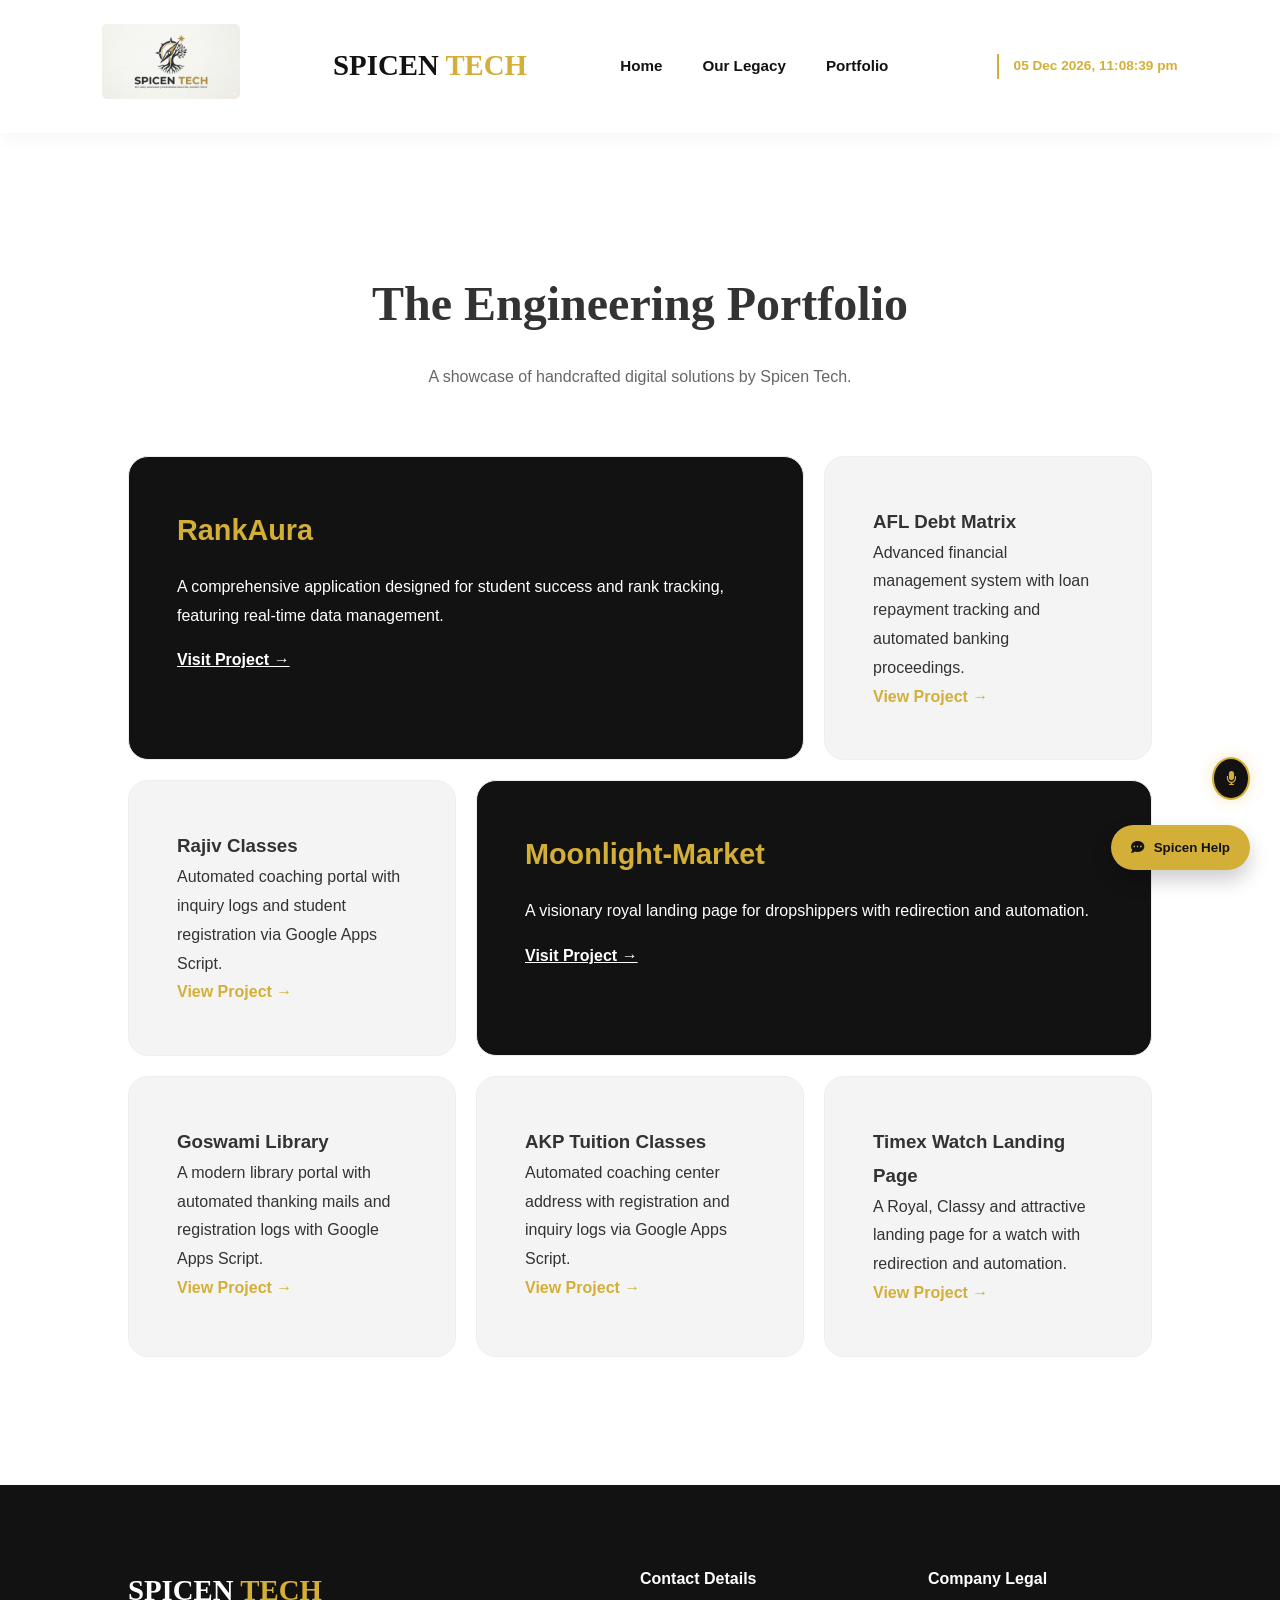
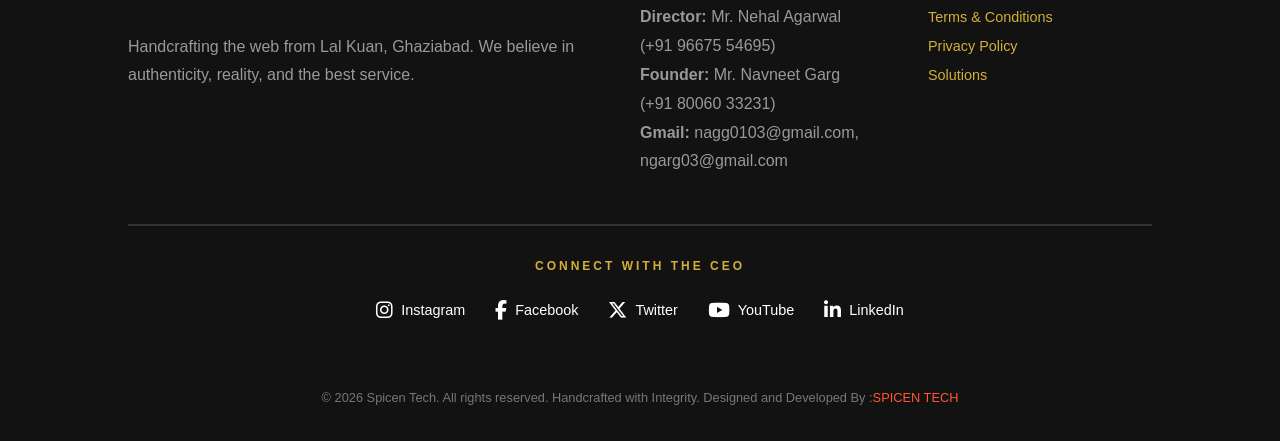
==== portfolio.html @ 5daf108c "Add files via upload ..." ====
<!DOCTYPE html>
<html lang="en">
<head>
    <meta charset="UTF-8">
    <title>Portfolio | Spicen Tech</title>
    <link rel="stylesheet" href="style.css">
	
	<link rel="stylesheet" href="https://cdnjs.cloudflare.com/ajax/libs/font-awesome/6.5.1/css/all.min.css">	
	<meta name="viewport" content="width=device-width, initial-scale=1.0">

	<!-- SEO Meta Tags -->
<meta name="description" content="Spicen Tech: Engineering Realities in Ghaziabad. High-performance web development and fintech solutions by Nehal Agarwal. Built on trust and precision.">
<meta name="keywords" content="Web Development Ghaziabad, Fintech Solutions, Nehal Agarwal, Spicen Tech, IT Services Indirapuram, Computer Science Engineering, Ajivika Finance LTD website">
<meta name="author" content="Nehal Agarwal">

<!-- Open Graph (For Social Media sharing) -->
<meta property="og:title" content="Spicen Tech | Engineering Realities">
<meta property="og:description" content="Professional web and fintech solutions in Uttar Pradesh. Founded by Nehal Agarwal.">
<meta property="og:image" content="logo.png">
<meta property="og:url" content="https://yourdomain.com">
</head>
<body>
    <nav class="navbar">
	<a href="index.html">
    <img src="logo.png" alt="Spicen Tech Logo - Web Development and Fintech Solutions in Ghaziabad" style="height: 75px; width: auto; border-radius: 5px;"></a>
    <div class="logo">SPICEN <span>TECH</span></div>
    
    <ul class="nav-links">
        <li><a href="index.html">Home</a></li>
        <li><a href="about.html">Our Legacy</a></li>
        <li><a href="portfolio.html">Portfolio</a></li>
    </ul>

    <!-- Professional Live Clock -->
    <div id="live-clock" style="font-family: 'Inter', sans-serif; font-size: 0.85rem; font-weight: 600; color: var(--accent); border-left: 2px solid var(--accent); padding-left: 15px; margin-left: 15px; min-width: 180px; text-align: right;">
        Loading...
    </div>
	<!-- Spicen Tech VUI Control -->
<div id="vui-control" style="position: fixed; bottom: 100px; right: 30px; z-index: 1000;">
    <button id="vui-btn" style="background: var(--primary); color: var(--accent); border: 2px solid var(--accent); padding: 12px; border-radius: 50%; cursor: pointer; box-shadow: 0 0 15px rgba(212, 175, 55, 0.3); transition: 0.3s;" title="Enable Voice Navigation">
        <i class="fas fa-microphone" id="vui-icon"></i>
    </button>
    <div id="vui-status" style="display: none; position: absolute; right: 50px; bottom: 10px; background: var(--primary); color: var(--accent); padding: 5px 15px; border-radius: 20px; font-size: 0.7rem; white-space: nowrap; border: 1px solid var(--accent);">
        LISTENING: "Go to About", "Open Chat"...
    </div>
</div>
</nav>

    <section>
        <h2 class="section-title">The Engineering Portfolio</h2>
        <p style="text-align: center; margin-top: -2rem; margin-bottom: 4rem; color: #666;">A showcase of handcrafted digital solutions by Spicen Tech.</p>
        
        <div class="bento-grid">
            <!-- Project 1: Featured (Large Card) -->
            <div class="bento-card featured">
                <h3 style="color: var(--accent); font-size: 1.8rem;">RankAura</h3>
                <p style="margin: 1rem 0;">A comprehensive application designed for student success and rank tracking, featuring real-time data management.</p>
                <a href="https://script.google.com/macros/s/AKfycbwSZguBj1z6Hu7CYjrzehbFcE1XCBKd5VJJX_qFFOBD9wg7YxeSaoQkAEWXkxrI8iw/exec" target="_blank" style="color: #fff; font-weight: bold; text-decoration: underline;">Visit Project →</a>
            </div>

            <!-- Project 2 -->
            <div class="bento-card">
                <h3>AFL Debt Matrix</h3>
                <p>Advanced financial management system with loan repayment tracking and automated banking proceedings.</p>
                <a href="https://spicentech.github.io/afl/" target="_blank" style="color: var(--accent); font-weight: bold; text-decoration: none;">View Project →</a>
            </div>

            <!-- Project 3 -->
            <div class="bento-card">
                <h3>Rajiv Classes</h3>
                <p>Automated coaching portal with inquiry logs and student registration via Google Apps Script.</p>
                <a href="https://spicentech.github.io/rajivclasses/" target="_blank" style="color: var(--accent); font-weight: bold; text-decoration: none;">View Project →</a>
            </div>

            <!-- Project 4: Featured (Large Card) -->
            <div class="bento-card featured">
                <h3 style="color: var(--accent); font-size: 1.8rem;">Moonlight-Market</h3>
                <p style="margin: 1rem 0;">A visionary royal landing page for dropshippers with redirection and automation.</p>
                <a href="https://spicentech.github.io/moonlight-market/" target="_blank" style="color: #fff; font-weight: bold; text-decoration: underline;">Visit Project →</a>
            </div>

            <!-- Project 5 -->
            <div class="bento-card">
                <h3>Goswami Library</h3>
                <p>A modern library portal with automated thanking mails and registration logs with Google Apps Script.</p>
                <a href="https://spicentech.github.io/goswamilibrary/" target="_blank" style="color: var(--accent); font-weight: bold; text-decoration: none;">View Project →</a>
            </div>
			
			<!-- Project 6 -->
            <div class="bento-card">
                <h3>AKP Tuition Classes</h3>
                <p>Automated coaching center address with registration and inquiry logs via Google Apps Script.</p>
                <a href="https://spicentech.github.io/akpclasses/" target="_blank" style="color: var(--accent); font-weight: bold; text-decoration: none;">View Project →</a>
            </div>
			
			<!-- Project 7 -->
            <div class="bento-card">
                <h3>Timex Watch Landing Page</h3>
                <p>A Royal, Classy and attractive landing page for a watch with redirection and automation.</p>
                <a href="https://spicentech.github.io/timexwatch/" target="_blank" style="color: var(--accent); font-weight: bold; text-decoration: none;">View Project →</a>
            </div>
        </div>
    </section>
    <!-- Footer same as index.html -->
	<footer>
        <div class="footer-top">
            <div>
                <h2 class="logo" style="color: white;">SPICEN <span>TECH</span></h2>
                <p style="color: #999; margin-top: 1rem;">Handcrafting the web from Lal Kuan, Ghaziabad. We believe in authenticity, reality, and the best service.</p>
            </div>
            <div>
                <h4>Contact Details</h4>
                <p style="color: #999; margin-top: 10px;">
                    <strong>Director:</strong> Mr. Nehal Agarwal (+91 96675 54695)<br>
                    <strong>Founder:</strong> Mr. Navneet Garg (+91 80060 33231)<br>
					<strong>Gmail:</strong> nagg0103@gmail.com, ngarg03@gmail.com<br>
                </p>
            </div>
            <div>
                <h4>Company Legal</h4>
                <ul style="list-style: none; margin-top: 10px;">
                    <li><a href="terms.html" style="color: var(--accent); text-decoration: none; font-size: 0.9rem;">Terms & Conditions</a></li>
                    <li><a href="privacy.html" style="color: var(--accent); text-decoration: none; font-size: 0.9rem;">Privacy Policy</a></li>
					<li><a href="solutions.html" style="color: var(--accent); text-decoration: none; font-size: 0.9rem;">Solutions</a></li>
                </ul>
            </div>
        </div>
		<!-- Spicen Tech Social Connectivity with Logos -->
<div class="footer-socials" style="margin-bottom: 30px; border-top: 1px solid #333; padding-top: 30px;">
    <p style="color: var(--accent); font-size: 0.75rem; letter-spacing: 3px; font-weight: bold; margin-bottom: 20px; text-transform: uppercase; text-align: center">
        Connect with the CEO
    </p>
    <div style="display: flex; justify-content: center; gap: 30px; flex-wrap: wrap;">
        
        <!-- Instagram -->
        <a href="YOUR_INSTAGRAM_URL" style="color: #fff; text-decoration: none; display: flex; align-items: center; gap: 8px; font-size: 0.9rem; transition: 0.3s;" onmouseover="this.style.color='var(--accent)'" onmouseout="this.style.color='#fff'">
            <i class="fab fa-instagram" style="font-size: 1.2rem;"></i> Instagram
        </a>

        <!-- Facebook -->
        <a href="YOUR_FACEBOOK_URL" style="color: #fff; text-decoration: none; display: flex; align-items: center; gap: 8px; font-size: 0.9rem; transition: 0.3s;" onmouseover="this.style.color='var(--accent)'" onmouseout="this.style.color='#fff'">
            <i class="fab fa-facebook-f" style="font-size: 1.2rem;"></i> Facebook
        </a>

        <!-- Twitter (X) -->
        <a href="YOUR_TWITTER_URL" style="color: #fff; text-decoration: none; display: flex; align-items: center; gap: 8px; font-size: 0.9rem; transition: 0.3s;" onmouseover="this.style.color='var(--accent)'" onmouseout="this.style.color='#fff'">
		<i class="fab fa-x-twitter" style="font-size: 1.2rem;"></i> Twitter
		</a>

        <!-- YouTube -->
        <a href="YOUR_YOUTUBE_URL" style="color: #fff; text-decoration: none; display: flex; align-items: center; gap: 8px; font-size: 0.9rem; transition: 0.3s;" onmouseover="this.style.color='var(--accent)'" onmouseout="this.style.color='#fff'">
            <i class="fab fa-youtube" style="font-size: 1.2rem;"></i> YouTube
        </a>

        <!-- LinkedIn -->
        <a href="YOUR_LINKEDIN_URL" style="color: #fff; text-decoration: none; display: flex; align-items: center; gap: 8px; font-size: 0.9rem; transition: 0.3s;" onmouseover="this.style.color='var(--accent)'" onmouseout="this.style.color='#fff'">
            <i class="fab fa-linkedin-in" style="font-size: 1.2rem;"></i> LinkedIn
        </a>

    </div>
</div>
        <div class="footer-bottom">
            &copy; 2026 Spicen Tech. All rights reserved. Handcrafted with Integrity. Designed and Developed By :<a href="https://spicentech.github.io/spicentech/" style="text-decoration: none; color: #ff5733">SPICEN TECH</a>
        </div>
    </footer>
	<!-- Spicen Tech Help Chatbot -->
<div id="chat-widget" style="position: fixed; bottom: 30px; right: 30px; z-index: 1000; font-family: sans-serif;">
    <!-- Chat Button -->
    <button id="chat-btn" style="background: var(--accent); color: var(--primary); border: none; padding: 15px 20px; border-radius: 50px; cursor: pointer; box-shadow: 0 10px 20px rgba(0,0,0,0.2); font-weight: bold; display: flex; align-items: center; gap: 10px;">
        <i class="fas fa-comment-dots"></i> Spicen Help
    </button>

    <!-- Chat Box (Hidden by default) -->
    <div id="chat-box" style="display: none; width: 320px; height: 450px; background: white; border-radius: 15px; box-shadow: 0 15px 40px rgba(0,0,0,0.3); overflow: hidden; border-top: 5px solid var(--accent); position: absolute; bottom: 70px; right: 0;">
        <div style="background: var(--primary); color: white; padding: 15px; font-weight: bold;">
            Spicen Tech Virtual Assistant
        </div>
        <div id="chat-messages" style="height: 330px; padding: 15px; overflow-y: auto; font-size: 0.9rem; color: #333; background: #f9f9f9;">
            <div style="margin-bottom: 10px; background: #eee; padding: 10px; border-radius: 10px;">
                Hello! I am the Spicen Tech bot. How can I help you today with our <strong>Engineering Realities</strong> or <strong>Fintech</strong> solutions?
            </div>
        </div>
        <div style="border-top: 1px solid #eee; display: flex; padding: 10px;">
            <input type="text" id="chat-input" placeholder="Type a message..." style="flex: 1; border: 1px solid #ddd; padding: 8px; border-radius: 5px; outline: none;">
            <button id="send-chat" style="background: var(--primary); color: white; border: none; padding: 0 15px; margin-left: 5px; border-radius: 5px; cursor: pointer;">
                <i class="fas fa-paper-plane"></i>
            </button>
        </div>
    </div>
</div>

	<script>
		function updateClock() {
        const now = new Date();
        const options = { 
            day: '2-digit', 
            month: 'short', 
            year: 'numeric', 
            hour: '2-digit', 
            minute: '2-digit', 
            second: '2-digit',
            hour12: true 
        };
        document.getElementById('live-clock').innerText = now.toLocaleString('en-IN', options);
    }
    setInterval(updateClock, 1000);
    updateClock(); // Initial call
	
	function acceptCookies() {
    const banner = document.getElementById('cookie-banner');
    
    // Add the "going" animation class
    banner.classList.add('cookie-hide');

    // Wait for the animation to finish (500ms) before saving to storage
    setTimeout(() => {
        localStorage.setItem('spicen_cookies_accepted', 'true');
        banner.style.display = 'none';
    }, 500);
}

window.onload = function() {
    if (!localStorage.getItem('spicen_cookies_accepted')) {
        const banner = document.getElementById('cookie-banner');
        banner.classList.add('cookie-show');
    }
    // Ensure your clock still runs
    if (typeof updateClock === "function") {
        updateClock();
        setInterval(updateClock, 1000);
    }
};

// Get all necessary elements
const chatBtn = document.getElementById('chat-btn');
const chatBox = document.getElementById('chat-box');
const sendBtn = document.getElementById('send-chat');
const chatInput = document.getElementById('chat-input');
const chatMessages = document.getElementById('chat-messages');

// 1. Toggle Chat Window
chatBtn.onclick = function() {
    if (chatBox.style.display === 'none' || chatBox.style.display === '') {
        chatBox.style.display = 'block';
    } else {
        chatBox.style.display = 'none';
    }
};

// 2. Logic for Bot Responses
function getBotResponse(input) {
    const userText = input.toLowerCase();
    
    if (userText.includes("hello") || userText.includes("hi")) {
        return "Hello! I am the Spicen Tech Assistant. How can I help you today?";
    }
    if (userText.includes("rank") || userText.includes("air")) {
        return "Our CEO, Nehal Agarwal, achieved a prestigious AIR 291 in JEE Mains 2026. We apply that same elite engineering mindset to every project.";
    }
    if (userText.includes("service") || userText.includes("work")) {
        return "We specialize in Fintech solutions, Web Development, and Legal-Tech applications inspired by our legacy at Ajivika Finance LTD.";
    }
    if (userText.includes("location") || userText.includes("ghaziabad")) {
        return "We are based in Ghaziabad, UP, serving clients locally in Indirapuram and Raj Nagar, as well as globally.";
    }
    if (userText.includes("contact") || userText.includes("hire")) {
        return "You can reach us via the contact form on this page! All inquiries are saved directly to our official database.";
    }
    
    return "That's a great question! For a detailed technical answer, please use our contact form to speak directly with Nehal Agarwal.";
}

// 3. Function to Append Messages
function appendMessage(sender, text) {
    const msgWrapper = document.createElement('div');
    msgWrapper.style.margin = "10px 0";
    msgWrapper.style.textAlign = sender === 'user' ? 'right' : 'left';

    const msgBubble = document.createElement('span');
    msgBubble.style.padding = "8px 12px";
    msgBubble.style.borderRadius = "15px";
    msgBubble.style.display = "inline-block";
    msgBubble.style.maxWidth = "80%";
    msgBubble.style.fontSize = "0.85rem";
    
    if (sender === 'user') {
        msgBubble.style.background = "var(--accent)";
        msgBubble.style.color = "var(--primary)";
    } else {
        msgBubble.style.background = "#e9e9e9";
        msgBubble.style.color = "#333";
    }

    msgBubble.innerText = text;
    msgWrapper.appendChild(msgBubble);
    chatMessages.appendChild(msgWrapper);
    
    // Auto-scroll to bottom
    chatMessages.scrollTop = chatMessages.scrollHeight;
}

// 4. Send Action
function handleSend() {
    const message = chatInput.value.trim();
    if (message !== "") {
        appendMessage('user', message);
        chatInput.value = "";
        
        // Show "typing" delay for realism
        setTimeout(() => {
            const response = getBotResponse(message);
            appendMessage('bot', response);
        }, 800);
    }
}

// Event Listeners
sendBtn.onclick = handleSend;
chatInput.onkeypress = function(e) {
    if (e.key === 'Enter') handleSend();
};

window.addEventListener('load', () => {
    // Get precision timing data
    const [entry] = performance.getEntriesByType("navigation");
    const loadTime = entry ? (entry.duration / 1000).toFixed(2) : (performance.now() / 1000).toFixed(2);
    
    const speedText = document.getElementById('speed-value');
    const speedBar = document.getElementById('speed-bar');
    const statusText = document.getElementById('performance-status');

    // Smooth update to match Spicen Tech branding
    setTimeout(() => {
        speedText.innerText = loadTime + "s";
        speedBar.style.width = "100%";
        statusText.style.color = "var(--accent)";
        statusText.innerText = "● SYSTEM OPTIMIZED | CALCULATION COMPLETE";
    }, 800);
});


// --- Updated VUI Logic for Spicen Tech ---
const vuiBtn = document.getElementById('vui-btn');
const vuiIcon = document.getElementById('vui-icon');
const vuiStatus = document.getElementById('vui-status');

const SpeechRecognition = window.SpeechRecognition || window.webkitSpeechRecognition;

if (SpeechRecognition) {
    const recognition = new SpeechRecognition();
    recognition.continuous = false;
    recognition.interimResults = false; // Only final results to avoid errors
    recognition.lang = 'en-IN'; // Set to Indian English for local Ghaziabad/Delhi accents

    vuiBtn.onclick = () => {
        try {
            recognition.start();
            vuiStatus.style.display = 'block';
            vuiStatus.innerText = "Listening for: 'Home', 'About', 'Services'...";
            vuiIcon.className = "fas fa-circle-notch fa-spin"; // Shows it is working
        } catch (e) {
            console.log("Recognition already started");
        }
    };

    recognition.onresult = (event) => {
    // Get the recognized text and clean it up
    const command = event.results[0][0].transcript.toLowerCase().trim();
    vuiStatus.innerText = `Interpreted: "${command}"`;

    // 1. Home / Index Command
    if (/\b(home|index|main|start)\b/.test(command)) {
        window.location.href = 'index.html';
    } 
    // 2. About Command
    else if (/\b(about|who|father|nehal|legacy)\b/.test(command)) {
        window.location.href = 'about.html';
    } 
    // 3. Services Command
    else if (/\b(solution|solve|professional|retail|startup|mvp)\b/.test(command)) {
        window.location.href = 'solutions.html';
    } 
	// 4. Portfolio Command
    else if (/\b(portfolio|achievments|tasks)\b/.test(command)) {
        window.location.href = 'portfolio.html';
    } 
    // 5. Chat / Help Command
    else if (/\b(chat|help|support|bot|assistant)\b/.test(command)) {
        const chatBox = document.getElementById('chat-box');
        if (chatBox) {
            chatBox.style.display = 'block';
            // Optional: have the bot say hello when opened via voice
            appendMessage('bot', "Voice command recognized. How can Spicen Tech help you?");
        }
    }

    stopVUI();
};

    // Reset UI when listening stops
    recognition.onspeechend = () => { 
        recognition.stop();
        resetVUI();
    };

    recognition.onerror = (event) => {
        console.error("VUI Error: ", event.error);
        vuiStatus.innerText = "Error: " + event.error;
        resetVUI();
    };

    function resetVUI() {
        setTimeout(() => {
            vuiStatus.style.display = 'none';
            vuiIcon.className = "fas fa-microphone";
        }, 2500);
    }
}

	</script>
</body>
</html>
---- style.css ----
:root {
    --primary: #121212;
    --accent: #d4af37;
    --gold-gradient: linear-gradient(135deg, #d4af37 0%, #f1d592 100%);
    --bg: #ffffff;
    --text: #333;
    --light-gray: #f4f4f4;
}


* { margin: 0; padding: 0; box-sizing: border-box; scroll-behavior: smooth; }

body { font-family: 'Inter', sans-serif; color: var(--text); line-height: 1.8; overflow-x: hidden; }

/* Navigation */
.navbar {
    display: flex; justify-content: space-between; align-items: center;
    padding: 1.5rem 8%; background: rgba(255,255,255,0.95);
    position: sticky; top: 0; z-index: 1000; box-shadow: 0 2px 20px rgba(0,0,0,0.05);
}
.logo { font-family: 'Playfair Display', serif; font-size: 1.8rem; font-weight: 700; color: var(--primary); }
.logo span { color: var(--accent); }

.nav-links { display: flex; list-style: none; gap: 2.5rem; }
.nav-links a { text-decoration: none; color: var(--primary); font-weight: 600; font-size: 0.95rem; transition: 0.3s; }
.nav-links a:hover, .nav-links a.active { color: var(--accent); }

/* Hero Sections */
.hero {
    height: 90vh; display: flex; align-items: center; justify-content: center;
    background: linear-gradient(rgba(0,0,0,0.7), rgba(0,0,0,0.7)), url('https://images.unsplash.com/photo-1497215728101-856f4ea42174?auto=format&fit=crop&w=1600');
    background-size: cover; background-attachment: fixed; color: white; text-align: center; padding: 0 10%;
}
.hero h1 { font-family: 'Playfair Display', serif; font-size: 4.5rem; line-height: 1.1; margin-bottom: 1.5rem; }
.hero span { background: var(--gold-gradient); -webkit-background-clip: text; -webkit-text-fill-color: transparent; }

/* Sections */
section { padding: 8rem 10%; }
.section-title { font-family: 'Playfair Display', serif; font-size: 3rem; margin-bottom: 3rem; text-align: center; }

/* Bento Grid */
.bento-grid { display: grid; grid-template-columns: repeat(3, 1fr); gap: 20px; grid-auto-rows: minmax(250px, auto); }
.bento-card { background: var(--light-gray); padding: 3rem; border-radius: 20px; transition: 0.4s; border: 1px solid #eee; }
.bento-card:hover { transform: translateY(-10px); box-shadow: 0 20px 40px rgba(0,0,0,0.1); }
.featured { grid-column: span 2; background: var(--primary); color: white; }

/* Footer */
footer { background: var(--primary); color: white; padding: 5rem 10% 2rem; }
.footer-top { display: grid; grid-template-columns: 2fr 1fr 1fr; gap: 4rem; border-bottom: 1px solid #333; padding-bottom: 3rem; }
.footer-bottom { text-align: center; padding-top: 2rem; font-size: 0.8rem; color: #777; }

.btn { padding: 1rem 2.5rem; border-radius: 50px; text-decoration: none; font-weight: 700; transition: 0.3s; display: inline-block; }
.btn-gold { background: var(--gold-gradient); color: #000; }
.btn-outline { border: 2px solid #fff; color: #fff; margin-left: 1rem; }

@media (max-width: 768px) {
    .hero h1 { font-size: 2.5rem; }
    .bento-grid { grid-template-columns: 1fr; }
    .footer-top { grid-template-columns: 1fr; }
}
@media (max-width: 768px) {
    #live-clock {
        display: none; /* Hides the clock on small phones to prevent crowding the logo */
    }
}
/* Animation for the Cookie Banner */
@keyframes slideUpFade {
    from {
        opacity: 0;
        transform: translate(-50%, 40px); /* Starts lower */
    }
    to {
        opacity: 1;
        transform: translate(-50%, 0); /* Slides to original position */
    }
}

@keyframes slideDownFade {
    from {
        opacity: 1;
        transform: translate(-50%, 0);
    }
    to {
        opacity: 0;
        transform: translate(-50%, 40px);
    }
}

.cookie-show {
    display: flex !important;
    animation: slideUpFade 0.6s ease-out forwards;
}

.cookie-hide {
    animation: slideDownFade 0.5s ease-in forwards;
}
.logo-link:hover img {
    transform: scale(1.05); /* Subtle zoom effect */
}

.logo-link:active img {
    transform: scale(0.98); /* Slight click-down effect */
}
* {
    box-sizing: border-box; /* The most important rule for layouts */
}

#contact input:focus, #contact textarea:focus, #contact select:focus {
    outline: none;
    border-color: var(--accent) !important;
    box-shadow: 0 0 5px rgba(212, 175, 55, 0.3); /* Subtle gold glow */
}
/* Specific Styles for the Services Page */
        .services-detail {
            padding: 80px 10%;
            background: #f9f9f9;
        }
        .services-grid {
            display: grid;
            grid-template-columns: repeat(auto-fit, minmax(300px, 1fr));
            gap: 30px;
        }
        .service-card {
            background: white;
            padding: 40px;
            border-radius: 15px;
            box-shadow: 0 10px 30px rgba(0,0,0,0.05);
            border-top: 5px solid var(--accent);
            transition: transform 0.3s ease, box-shadow 0.3s ease;
        }
        .service-card:hover {
            transform: translateY(-10px);
            box-shadow: 0 20px 40px rgba(0,0,0,0.1);
        }
        .service-card h3 {
            color: var(--primary);
            margin-bottom: 15px;
            position: relative;
            padding-bottom: 10px;
        }
        .service-card h3::after {
            content: '';
            position: absolute;
            bottom: 0;
            left: 0;
            width: 40px;
            height: 2px;
            background: var(--accent);
        }
		/* Mobile Optimization for Spicen Tech */
@media screen and (max-width: 768px) {
    /* 1. Fix the Footer: Allow items to stack and center */
    .footer-socials div {
        flex-direction: column !important; /* Stack links vertically */
        gap: 15px !important;
        align-items: center;
    }

    footer {
        padding: 40px 5% !important; /* Reduce side padding on mobile */
    }

    /* 2. Fix the Navigation: Ensure the logo and links don't overlap */
    .navbar {
        flex-direction: column;
        gap: 15px;
        text-align: center;
    }

    .nav-links {
        display: flex;
        flex-wrap: wrap;
        justify-content: center;
        margin: 0;
    }

    /* 3. Fix General Spacing */
    section {
        padding: 40px 5% !important;
    }

    h1 {
        font-size: 1.8rem !important; /* Smaller titles for phones */
    }
}
/* Ticker Styling */
.ticker-item {
    display: inline-block;
    padding: 0 40px;
    color: white;
    font-size: 0.85rem;
    font-weight: 500;
    letter-spacing: 1px;
    text-transform: uppercase;
}

.ticker-content {
    display: inline-block;
    animation: scroll-left 25s linear infinite;
}

@keyframes scroll-left {
    0% { transform: translateX(0); }
    100% { transform: translateX(-50%); }
}

/* Mobile Fix: Slow down speed on smaller screens for readability */
@media screen and (max-width: 768px) {
    .ticker-content {
        animation: scroll-left 15s linear infinite;
    }
    .ticker-item {
        font-size: 0.75rem;
        padding: 0 20px;
    }
}
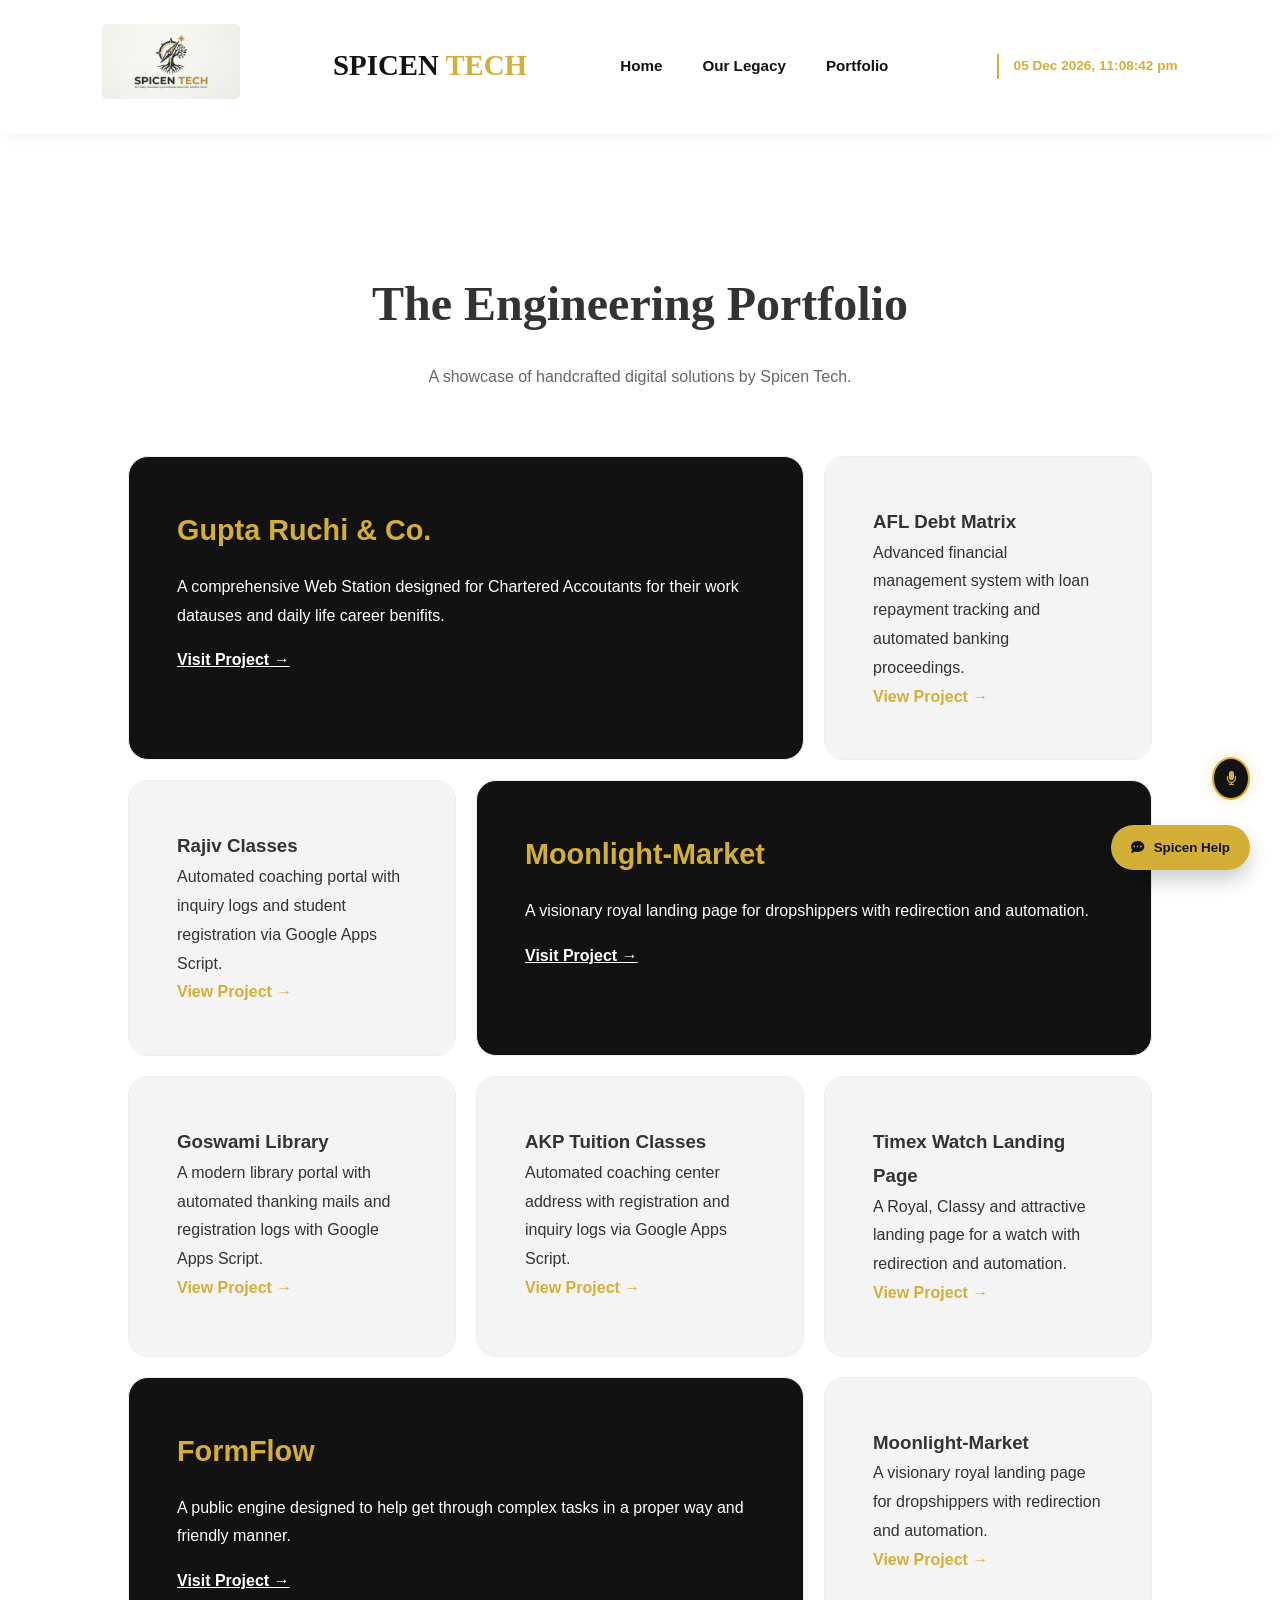
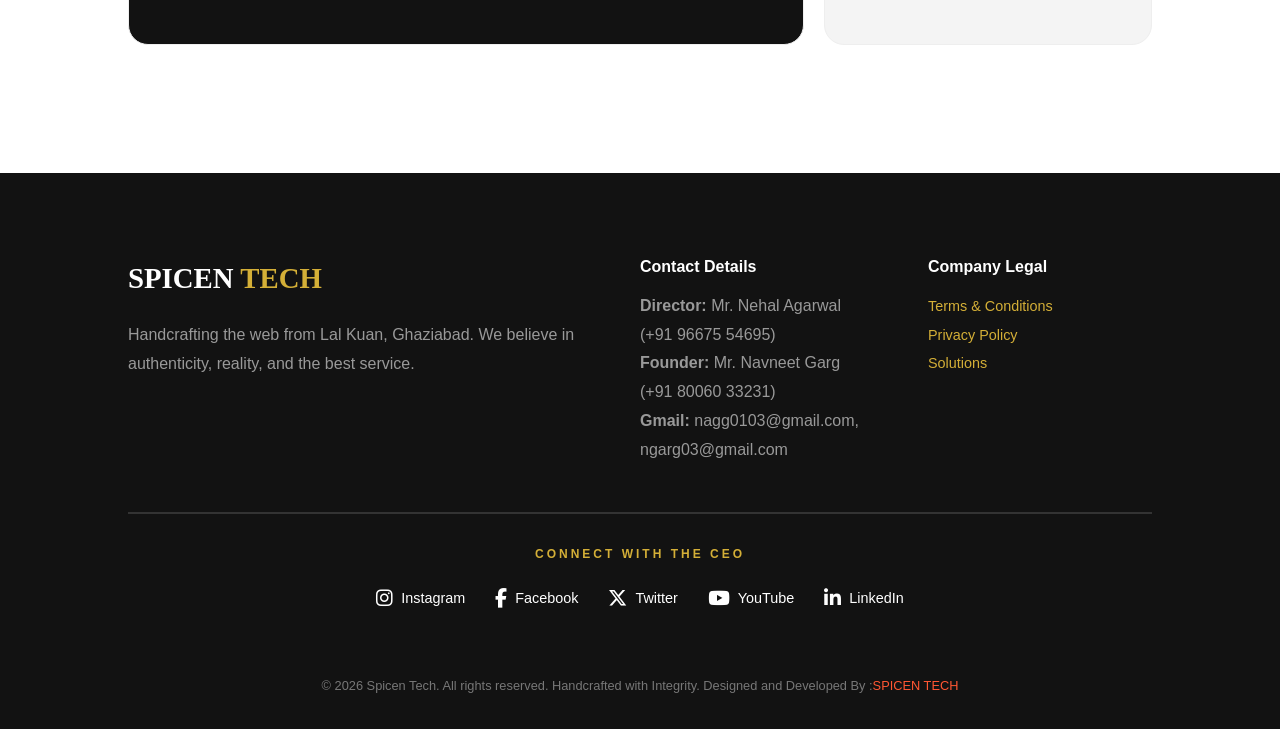
==== commit 7d40da9c: "Add files via upload ...." ====
--- a/portfolio.html
+++ b/portfolio.html
@@ -53,9 +53,9 @@
         <div class="bento-grid">
             <!-- Project 1: Featured (Large Card) -->
             <div class="bento-card featured">
-                <h3 style="color: var(--accent); font-size: 1.8rem;">RankAura</h3>
-                <p style="margin: 1rem 0;">A comprehensive application designed for student success and rank tracking, featuring real-time data management.</p>
-                <a href="https://script.google.com/macros/s/AKfycbwSZguBj1z6Hu7CYjrzehbFcE1XCBKd5VJJX_qFFOBD9wg7YxeSaoQkAEWXkxrI8iw/exec" target="_blank" style="color: #fff; font-weight: bold; text-decoration: underline;">Visit Project →</a>
+                <h3 style="color: var(--accent); font-size: 1.8rem;">Gupta Ruchi & Co.</h3>
+                <p style="margin: 1rem 0;">A comprehensive Web Station designed for Chartered Accoutants for their work datauses and daily life career benifits.</p>
+                <a href="https:\\spicentech.github.io/cagupta" target="_blank" style="color: #fff; font-weight: bold; text-decoration: underline;">Visit Project →</a>
             </div>
 
             <!-- Project 2 -->
@@ -99,7 +99,25 @@
                 <p>A Royal, Classy and attractive landing page for a watch with redirection and automation.</p>
                 <a href="https://spicentech.github.io/timexwatch/" target="_blank" style="color: var(--accent); font-weight: bold; text-decoration: none;">View Project →</a>
             </div>
-        </div>
+            
+            <!-- Project 8-->
+            <div class="bento-card featured">
+                <h3 style="color: var(--accent); font-size: 1.8rem;">FormFlow</h3>
+                <p style="margin: 1rem 0;">A public engine designed to help get through complex tasks in a proper way and friendly manner.</p>
+                <a href="https://spicentech.github.io/formflow" target="_blank" style="color: #fff; font-weight: bold; text-decoration: underline;">Visit Project →</a>
+            </div>
+
+            <!-- Project 9 -->
+            <div class="bento-card">
+                <h3>Moonlight-Market</h3>
+                <p>A visionary royal landing page for dropshippers with redirection and automation.</p>
+                <a href="https://spicentech.github.io/moonlight-market" target="_blank" style="color: var(--accent); font-weight: bold; text-decoration: none;">View Project →</a>
+            </div>
+        </div>
+
+
+
+        
     </section>
     <!-- Footer same as index.html -->
 	<footer>
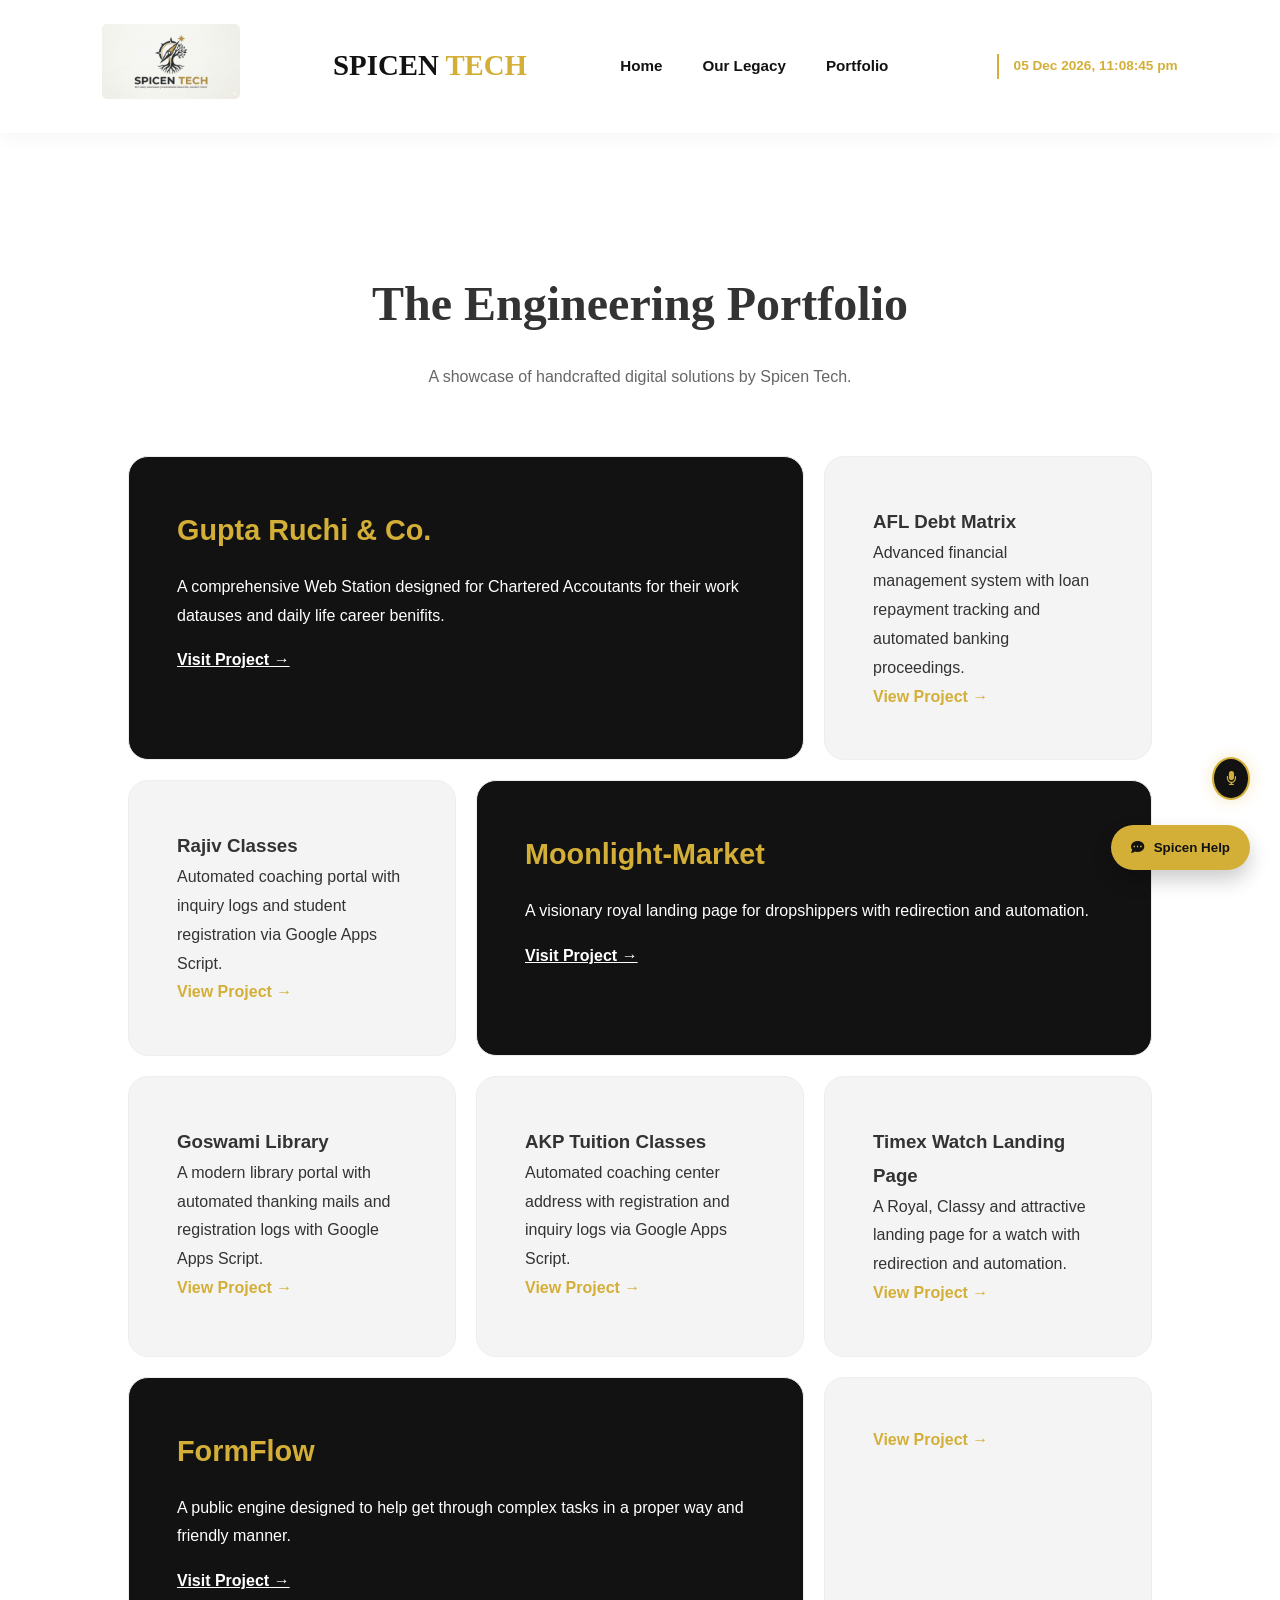
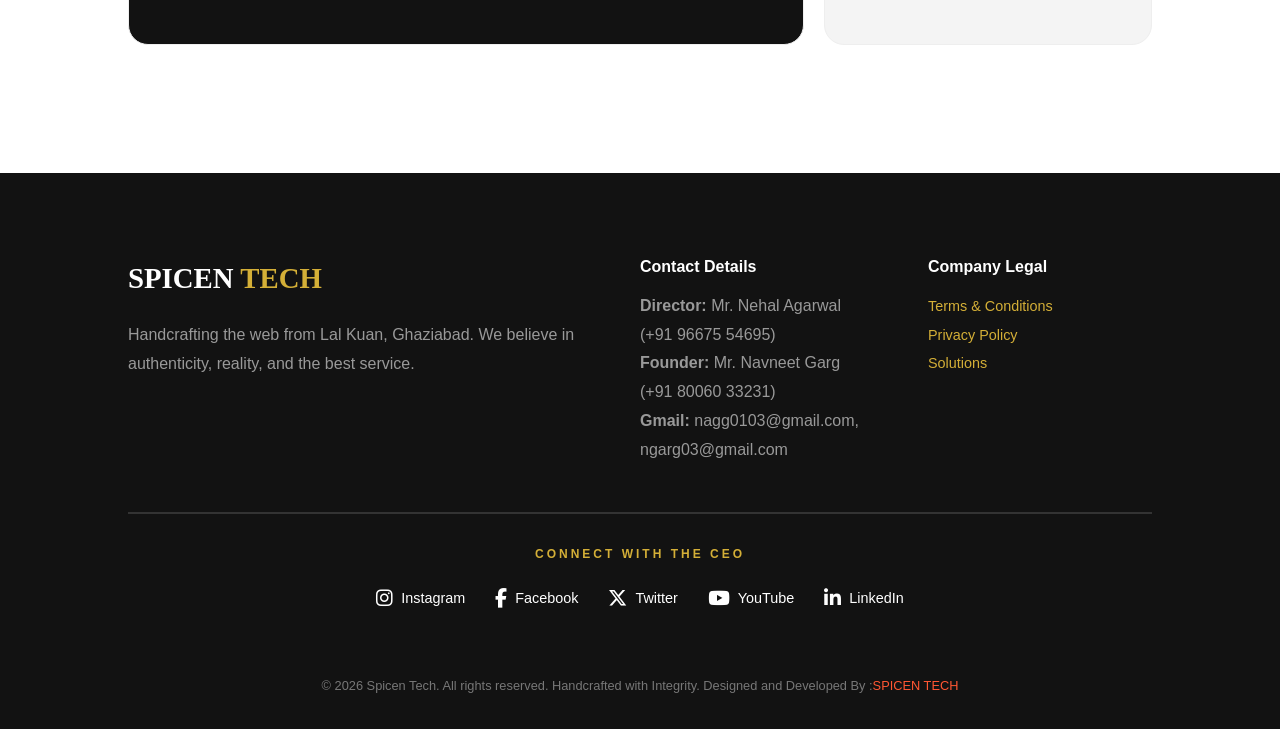
==== commit 01f7dd77: "Update portfolio.html" ====
--- a/portfolio.html
+++ b/portfolio.html
@@ -109,9 +109,9 @@
 
             <!-- Project 9 -->
             <div class="bento-card">
-                <h3>Moonlight-Market</h3>
-                <p>A visionary royal landing page for dropshippers with redirection and automation.</p>
-                <a href="https://spicentech.github.io/moonlight-market" target="_blank" style="color: var(--accent); font-weight: bold; text-decoration: none;">View Project →</a>
+                <h3></h3>
+                <p></p>
+                <a href="portfolio.html" target="_blank" style="color: var(--accent); font-weight: bold; text-decoration: none;">View Project →</a>
             </div>
         </div>
 
@@ -437,4 +437,4 @@
 
 	</script>
 </body>
-</html>+</html>
